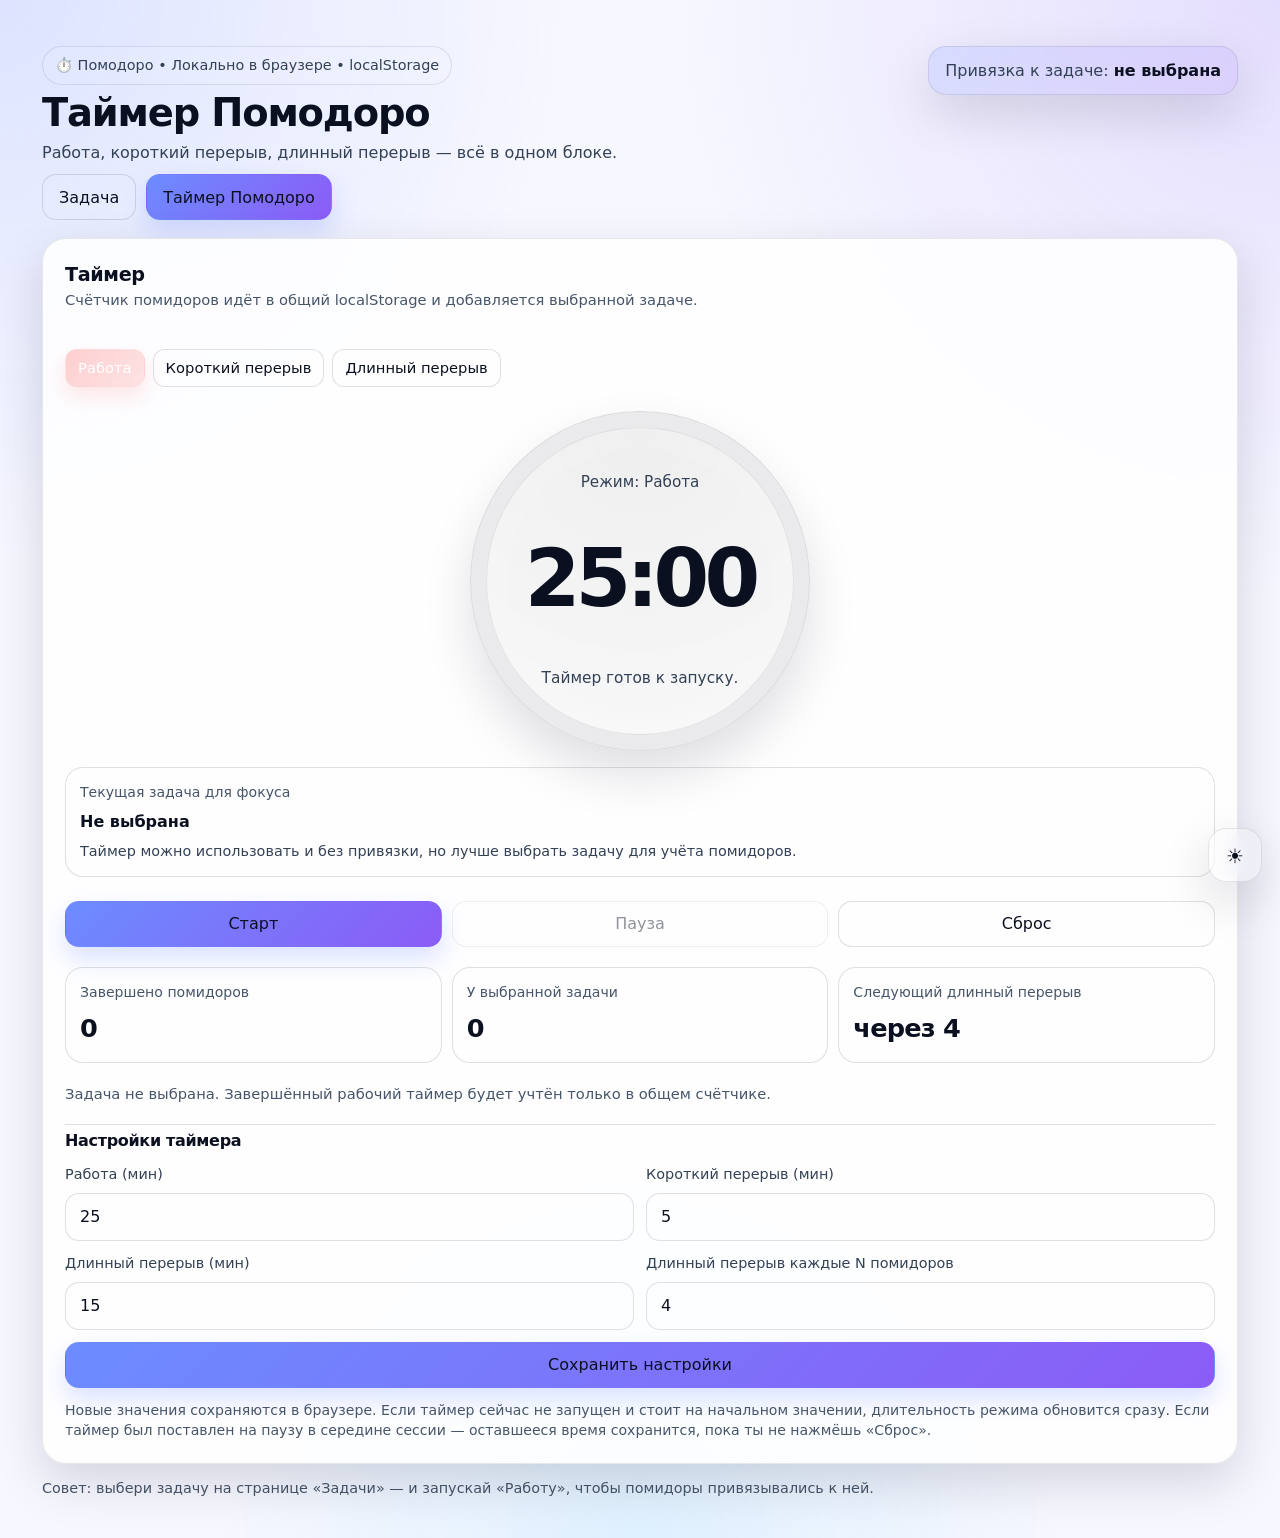
==== pomodoro.html @ 9f210ca5 "Add files via upload" ====
<!DOCTYPE html>
<html lang="ru">
  <head>
    <meta charset="UTF-8" />
    <meta name="viewport" content="width=device-width, initial-scale=1.0, viewport-fit=cover" />
    <title>Таймер Помодоро</title>
    <link rel="stylesheet" href="./styles.css" />
  </head>
  <body>
    <div class="app-shell">
      <header class="app-header">
        <div class="app-title-wrap">
          <div class="eyebrow">⏱️ Помодоро • Локально в браузере • localStorage</div>
          <h1 class="app-title">Таймер Помодоро</h1>
          <p class="app-subtitle">Работа, короткий перерыв, длинный перерыв — всё в одном блоке.</p>
        </div>

        <div class="header-badge">
          Привязка к задаче: <strong id="header-selected-task">не выбрана</strong>
        </div>
      </header>

      <nav class="app-menu" aria-label="Меню">
        <a class="btn btn-ghost" href="./tasks.html">Задача</a>
        <a class="btn btn-primary" href="./pomodoro.html" aria-current="page">Таймер Помодоро</a>
      </nav>

      <main class="app-grid app-grid--single">
        <section class="card timer-card" aria-labelledby="timer-title">
          <div class="card-inner">
            <div class="section-head">
              <div>
                <h2 id="timer-title">Таймер</h2>
                <p>Счётчик помидоров идёт в общий localStorage и добавляется выбранной задаче.</p>
              </div>
            </div>

            <div class="mode-tabs" role="tablist" aria-label="Режимы таймера">
              <button class="btn btn-sm mode-btn" type="button" data-mode="work">Работа</button>
              <button class="btn btn-sm mode-btn" type="button" data-mode="shortBreak">Короткий перерыв</button>
              <button class="btn btn-sm mode-btn" type="button" data-mode="longBreak">Длинный перерыв</button>
            </div>

            <div class="timer-center">
              <div id="timer-ring" class="timer-ring" data-mode="work" style="--progress: 0">
                <div class="timer-core">
                  <div class="timer-mode-label" id="timer-mode-label">Режим: Работа</div>
                  <div class="timer-display" id="timer-display">25:00</div>
                  <div class="timer-status" id="timer-status">Таймер готов к запуску.</div>
                </div>
              </div>

              <div class="focus-box">
                <div class="focus-title">Текущая задача для фокуса</div>
                <div class="focus-task-name" id="focus-task-name">Не выбрана</div>
                <div class="focus-meta" id="focus-task-meta">
                  Таймер можно использовать и без привязки, но лучше выбрать задачу для учёта помидоров.
                </div>
              </div>
            </div>

            <div class="timer-controls">
              <button id="start-btn" class="btn btn-primary" type="button">Старт</button>
              <button id="pause-btn" class="btn btn-ghost" type="button">Пауза</button>
              <button id="reset-btn" class="btn btn-ghost" type="button">Сброс</button>
            </div>

            <div class="stats-grid timer-stats">
              <article class="stat-card">
                <div class="stat-label">Завершено помидоров</div>
                <div class="stat-value" id="pomodoro-total">0</div>
              </article>

              <article class="stat-card">
                <div class="stat-label">У выбранной задачи</div>
                <div class="stat-value" id="pomodoro-selected-task">0</div>
              </article>

              <article class="stat-card">
                <div class="stat-label">Следующий длинный перерыв</div>
                <div class="stat-value" id="long-break-counter">через 4</div>
              </article>
            </div>

            <p class="timer-note" id="timer-note">
              После завершения таймера приложение покажет визуальный сигнал и подаст звуковой сигнал.
            </p>

            <div class="settings-wrap">
              <h3 class="settings-title">Настройки таймера</h3>

              <form id="settings-form" class="settings-form" autocomplete="off">
                <div class="settings-grid">
                  <div class="field">
                    <label for="work-duration">Работа (мин)</label>
                    <input id="work-duration" class="number-input" type="number" min="1" max="180" step="1" />
                  </div>

                  <div class="field">
                    <label for="short-break-duration">Короткий перерыв (мин)</label>
                    <input
                      id="short-break-duration"
                      class="number-input"
                      type="number"
                      min="1"
                      max="60"
                      step="1"
                    />
                  </div>

                  <div class="field">
                    <label for="long-break-duration">Длинный перерыв (мин)</label>
                    <input
                      id="long-break-duration"
                      class="number-input"
                      type="number"
                      min="1"
                      max="120"
                      step="1"
                    />
                  </div>

                  <div class="field">
                    <label for="long-break-interval">Длинный перерыв каждые N помидоров</label>
                    <input
                      id="long-break-interval"
                      class="number-input"
                      type="number"
                      min="1"
                      max="12"
                      step="1"
                    />
                  </div>
                </div>

                <button type="submit" class="btn btn-primary">Сохранить настройки</button>
              </form>

              <p class="settings-hint">
                Новые значения сохраняются в браузере. Если таймер сейчас не запущен и стоит на начальном значении,
                длительность режима обновится сразу. Если таймер был поставлен на паузу в середине сессии — оставшееся
                время сохранится, пока ты не нажмёшь «Сброс».
              </p>
            </div>
          </div>
        </section>
      </main>

      <footer class="app-footer">
        Совет: выбери задачу на странице «Задачи» — и запускай «Работу», чтобы помидоры привязывались к ней.
      </footer>
    </div>

    <button
      id="theme-toggle"
      class="theme-toggle"
      type="button"
      aria-label="Переключить тему"
      aria-pressed="false"
      title="Переключить тему"
    >
      <span id="theme-toggle-icon" class="theme-toggle-icon" aria-hidden="true">🌙</span>
    </button>

    <div id="toast" class="toast" role="status" aria-live="polite"></div>

    <script src="./pomodoro.js"></script>
  </body>
</html>
---- styles.css ----
:root {
  --bg: #0b1020;
  --bg-soft: #121a31;
  --card: rgba(18, 26, 49, 0.82);
  --card-border: rgba(255, 255, 255, 0.08);
  --text: #f3f6ff;
  --text-soft: #b7c2e2;
  --text-muted: #8d97b8;
  --line: rgba(255, 255, 255, 0.08);

  --accent: #6c8cff;
  --accent-2: #8b5cf6;
  --accent-work: #ff6b6b;
  --accent-short: #4ade80;
  --accent-long: #38bdf8;

  --success: #4ade80;
  --warning: #f59e0b;
  --danger: #fb7185;

  --shadow: 0 18px 50px rgba(0, 0, 0, 0.28);
  --radius-xl: 24px;
  --radius-lg: 18px;
  --radius-md: 14px;
  --radius-sm: 10px;
  --container: 1240px;
  --transition: 0.22s ease;

  /* Theme tuning for ring + toast */
  --ring-center: rgba(255, 255, 255, 0.05);
  --ring-outer: rgba(255, 255, 255, 0.08);
  --ring-border: rgba(255, 255, 255, 0.06);
  --ring-shadow: rgba(0, 0, 0, 0.25);

  --timer-core-radial-1: rgba(255, 255, 255, 0.08);
  --timer-core-radial-2: rgba(255, 255, 255, 0.02);
  --timer-core-bg: rgba(10, 14, 28, 0.9);
  --timer-core-border: rgba(255, 255, 255, 0.06);

  --toast-bg: rgba(10, 14, 28, 0.94);
  --toast-border: rgba(255, 255, 255, 0.08);
  --toast-text: #ffffff;
}

html[data-theme="light"] {
  --bg: #f6f7ff;
  --bg-soft: #ffffff;
  --card: rgba(255, 255, 255, 0.86);
  --card-border: rgba(2, 6, 23, 0.09);
  --text: #0b1020;
  --text-soft: #334155;
  --text-muted: #475569;
  --line: rgba(2, 6, 23, 0.12);

  --shadow: 0 18px 50px rgba(2, 6, 23, 0.14);

  --ring-center: rgba(2, 6, 23, 0.05);
  --ring-outer: rgba(2, 6, 23, 0.08);
  --ring-border: rgba(2, 6, 23, 0.07);
  --ring-shadow: rgba(2, 6, 23, 0.12);

  --timer-core-radial-1: rgba(2, 6, 23, 0.06);
  --timer-core-radial-2: rgba(2, 6, 23, 0.02);
  --timer-core-bg: rgba(255, 255, 255, 0.94);
  --timer-core-border: rgba(2, 6, 23, 0.08);

  --toast-bg: rgba(255, 255, 255, 0.94);
  --toast-border: rgba(2, 6, 23, 0.10);
  --toast-text: #0b1020;
}

* {
  box-sizing: border-box;
}

html,
body {
  margin: 0;
  padding: 0;
  min-height: 100%;
  background:
    radial-gradient(circle at top left, rgba(108, 140, 255, 0.18), transparent 28%),
    radial-gradient(circle at top right, rgba(139, 92, 246, 0.16), transparent 30%),
    radial-gradient(circle at bottom center, rgba(56, 189, 248, 0.12), transparent 25%),
    var(--bg);
  color: var(--text);
  font-family:
    Inter,
    system-ui,
    -apple-system,
    BlinkMacSystemFont,
    "Segoe UI",
    Roboto,
    Arial,
    sans-serif;
  line-height: 1.45;
  overflow-x: hidden;
}

body.flash-finish {
  animation: flashFinish 1.2s ease;
}

@keyframes flashFinish {
  0% {
    background-color: rgba(255, 255, 255, 0);
  }
  25% {
    background-color: rgba(255, 255, 255, 0.05);
  }
  50% {
    background-color: rgba(255, 255, 255, 0);
  }
  75% {
    background-color: rgba(255, 255, 255, 0.05);
  }
  100% {
    background-color: rgba(255, 255, 255, 0);
  }
}

button,
input {
  font: inherit;
}

button {
  border: 0;
  cursor: pointer;
}

input {
  outline: none;
}

a {
  color: inherit;
}

.app-shell {
  width: min(var(--container), calc(100% - 24px));
  margin: 0 auto;
  padding: 24px 0 40px;
}

/* Header */
.app-header {
  display: flex;
  align-items: flex-start;
  justify-content: space-between;
  gap: 16px;
  margin-bottom: 10px;
  padding: 22px 22px 0;
}

.app-title-wrap {
  display: grid;
  gap: 8px;
}

.eyebrow {
  display: inline-flex;
  align-items: center;
  gap: 8px;
  width: fit-content;
  padding: 8px 12px;
  border-radius: 999px;
  border: 1px solid var(--card-border);
  background: rgba(255, 255, 255, 0.05);
  color: var(--text-soft);
  font-size: 0.9rem;
  backdrop-filter: blur(10px);
}

.app-title {
  margin: 0;
  font-size: clamp(1.8rem, 3vw, 2.8rem);
  line-height: 1.05;
  letter-spacing: -0.03em;
}

.app-subtitle {
  margin: 0;
  color: var(--text-soft);
  max-width: 780px;
  font-size: 1rem;
}

.header-badge {
  padding: 12px 16px;
  border-radius: var(--radius-lg);
  background: linear-gradient(135deg, rgba(108, 140, 255, 0.18), rgba(139, 92, 246, 0.12));
  border: 1px solid var(--card-border);
  color: var(--text-soft);
  white-space: nowrap;
  box-shadow: var(--shadow);
  backdrop-filter: blur(12px);
}

.header-badge strong {
  color: var(--text);
}

/* Menu */
.app-menu {
  display: flex;
  flex-wrap: wrap;
  gap: 10px;
  padding: 0 22px 18px;
}

/* Main grid */
.app-grid {
  display: grid;
  grid-template-columns: 1.15fr 0.95fr;
  gap: 20px;
  align-items: start;
  padding: 0 22px;
}

.app-grid.app-grid--single {
  grid-template-columns: 1fr;
}

.card {
  background: var(--card);
  border: 1px solid var(--card-border);
  border-radius: var(--radius-xl);
  box-shadow: var(--shadow);
  backdrop-filter: blur(18px);
  overflow: hidden;
}

.card-inner {
  padding: 22px;
}

.section-head {
  display: flex;
  align-items: center;
  justify-content: space-between;
  gap: 12px;
  margin-bottom: 18px;
}

.section-head h2 {
  margin: 0;
  font-size: 1.2rem;
  letter-spacing: -0.02em;
}

.section-head p {
  margin: 0;
  color: var(--text-muted);
  font-size: 0.92rem;
}

/* Buttons */
.btn {
  display: inline-flex;
  align-items: center;
  justify-content: center;
  gap: 8px;
  min-height: 46px;
  padding: 0 16px;
  border-radius: var(--radius-md);
  color: var(--text);
  background: rgba(255, 255, 255, 0.06);
  border: 1px solid var(--line);
  transition:
    transform var(--transition),
    background var(--transition),
    border-color var(--transition),
    opacity var(--transition);
  user-select: none;
  text-decoration: none;
}

.btn:hover {
  transform: translateY(-1px);
  background: rgba(255, 255, 255, 0.1);
}

.btn:active {
  transform: translateY(0);
}

.btn:disabled {
  opacity: 0.45;
  cursor: not-allowed;
  transform: none;
}

.btn-primary {
  background: linear-gradient(135deg, var(--accent), var(--accent-2));
  border-color: transparent;
  box-shadow: 0 12px 24px rgba(108, 140, 255, 0.24);
}

.btn-primary:hover {
  background: linear-gradient(135deg, #7a98ff, #9970ff);
}

.btn-success {
  background: linear-gradient(135deg, rgba(74, 222, 128, 0.24), rgba(74, 222, 128, 0.1));
  border-color: rgba(74, 222, 128, 0.32);
}

.btn-danger {
  background: linear-gradient(135deg, rgba(251, 113, 133, 0.22), rgba(251, 113, 133, 0.08));
  border-color: rgba(251, 113, 133, 0.28);
}

.btn-ghost {
  background: rgba(255, 255, 255, 0.04);
}

.btn-sm {
  min-height: 38px;
  padding: 0 12px;
  border-radius: 12px;
  font-size: 0.92rem;
}

/* Inputs */
.input,
.number-input {
  width: 100%;
  min-height: 48px;
  padding: 0 14px;
  border-radius: var(--radius-md);
  border: 1px solid var(--line);
  background: rgba(255, 255, 255, 0.05);
  color: var(--text);
  transition:
    border-color var(--transition),
    background var(--transition),
    transform var(--transition);
}

.input::placeholder {
  color: var(--text-muted);
}

.input:focus,
.number-input:focus {
  border-color: rgba(108, 140, 255, 0.75);
  background: rgba(255, 255, 255, 0.08);
  transform: translateY(-1px);
}

.task-form {
  display: grid;
  grid-template-columns: 1fr auto;
  gap: 10px;
  margin-bottom: 18px;
}

/* Tasks filters + stats */
.filters {
  display: flex;
  flex-wrap: wrap;
  gap: 8px;
  margin-bottom: 16px;
}

.filter-btn.is-active {
  background: rgba(108, 140, 255, 0.18);
  border-color: rgba(108, 140, 255, 0.45);
  color: #ffffff;
}

.stats-grid {
  display: grid;
  grid-template-columns: repeat(3, minmax(0, 1fr));
  gap: 10px;
  margin-bottom: 18px;
}

.stat-card {
  padding: 14px;
  border-radius: var(--radius-lg);
  background: rgba(255, 255, 255, 0.04);
  border: 1px solid var(--line);
  min-height: 92px;
  display: grid;
  align-content: space-between;
  gap: 8px;
}

.stat-label {
  color: var(--text-muted);
  font-size: 0.88rem;
}

.stat-value {
  font-size: clamp(1.3rem, 2vw, 1.8rem);
  font-weight: 700;
  letter-spacing: -0.03em;
}

/* Task list */
.task-list {
  list-style: none;
  margin: 0;
  padding: 0;
  display: grid;
  gap: 12px;
}

.task-item {
  display: grid;
  grid-template-columns: auto 1fr auto;
  gap: 12px;
  align-items: flex-start;
  padding: 14px;
  border-radius: var(--radius-lg);
  background: rgba(255, 255, 255, 0.04);
  border: 1px solid var(--line);
  transition:
    border-color var(--transition),
    transform var(--transition),
    background var(--transition);
}

.task-item:hover {
  transform: translateY(-1px);
  border-color: rgba(255, 255, 255, 0.14);
  background: rgba(255, 255, 255, 0.055);
}

.task-item.is-selected {
  border-color: rgba(108, 140, 255, 0.58);
  box-shadow: inset 0 0 0 1px rgba(108, 140, 255, 0.18);
  background: linear-gradient(135deg, rgba(108, 140, 255, 0.11), rgba(255, 255, 255, 0.04));
}

.task-item.is-completed .task-title {
  text-decoration: line-through;
  opacity: 0.68;
}

.task-item.is-completed .task-meta {
  color: var(--text-muted);
}

.task-checkbox {
  width: 22px;
  height: 22px;
  margin-top: 3px;
  accent-color: var(--success);
  cursor: pointer;
}

.task-content {
  display: grid;
  gap: 8px;
  min-width: 0;
}

.task-title-button {
  display: grid;
  gap: 6px;
  padding: 0;
  border: 0;
  background: transparent;
  color: inherit;
  text-align: left;
  cursor: pointer;
}

.task-title {
  font-size: 1rem;
  font-weight: 600;
  word-break: break-word;
  letter-spacing: -0.01em;
}

.task-meta {
  display: flex;
  flex-wrap: wrap;
  gap: 8px;
  color: var(--text-soft);
  font-size: 0.88rem;
}

.task-pill {
  display: inline-flex;
  align-items: center;
  gap: 6px;
  width: fit-content;
  padding: 7px 10px;
  border-radius: 999px;
  background: rgba(255, 255, 255, 0.06);
  border: 1px solid var(--line);
  color: var(--text-soft);
}

.task-pill.focus {
  background: rgba(108, 140, 255, 0.16);
  border-color: rgba(108, 140, 255, 0.34);
  color: #ffffff;
}

.task-actions {
  display: flex;
  flex-wrap: wrap;
  justify-content: flex-end;
  gap: 8px;
}

.task-edit-wrap {
  display: grid;
  gap: 10px;
}

.task-edit-actions {
  display: flex;
  flex-wrap: wrap;
  gap: 8px;
}

.empty-state {
  padding: 24px 16px;
  border: 1px dashed var(--line);
  border-radius: var(--radius-lg);
  text-align: center;
  color: var(--text-soft);
  background: rgba(255, 255, 255, 0.03);
}

/* Pomodoro */
.timer-card .card-inner {
  display: grid;
  gap: 20px;
}

.mode-tabs {
  display: flex;
  flex-wrap: wrap;
  gap: 8px;
}

.mode-btn.is-active {
  color: #ffffff;
  border-color: transparent;
}

.mode-btn[data-mode="work"].is-active {
  background: linear-gradient(135deg, rgba(255, 107, 107, 0.32), rgba(255, 107, 107, 0.18));
  box-shadow: 0 10px 20px rgba(255, 107, 107, 0.16);
}

.mode-btn[data-mode="shortBreak"].is-active {
  background: linear-gradient(135deg, rgba(74, 222, 128, 0.3), rgba(74, 222, 128, 0.16));
  box-shadow: 0 10px 20px rgba(74, 222, 128, 0.14);
}

.mode-btn[data-mode="longBreak"].is-active {
  background: linear-gradient(135deg, rgba(56, 189, 248, 0.3), rgba(56, 189, 248, 0.16));
  box-shadow: 0 10px 20px rgba(56, 189, 248, 0.14);
}

.timer-center {
  display: grid;
  place-items: center;
  gap: 16px;
  padding: 4px 0;
}

.timer-ring {
  --progress: 0;
  --ring-accent: var(--accent);
  width: min(100%, 340px);
  aspect-ratio: 1;
  border-radius: 50%;
  display: grid;
  place-items: center;
  padding: 16px;
  background:
    radial-gradient(circle at center, var(--ring-center) 0 55%, transparent 55%),
    conic-gradient(var(--ring-accent) calc(var(--progress) * 1%), var(--ring-outer) 0);
  box-shadow:
    inset 0 0 0 1px var(--ring-border),
    0 25px 50px var(--ring-shadow);
  transition: background 0.25s ease;
}

.timer-ring[data-mode="work"] {
  --ring-accent: var(--accent-work);
}

.timer-ring[data-mode="shortBreak"] {
  --ring-accent: var(--accent-short);
}

.timer-ring[data-mode="longBreak"] {
  --ring-accent: var(--accent-long);
}

.timer-core {
  width: 100%;
  height: 100%;
  border-radius: 50%;
  display: grid;
  place-items: center;
  text-align: center;
  padding: 24px;
  background:
    radial-gradient(circle at top, var(--timer-core-radial-1), var(--timer-core-radial-2)),
    var(--timer-core-bg);
  border: 1px solid var(--timer-core-border);
}

.timer-mode-label {
  color: var(--text-soft);
  font-size: 0.95rem;
  margin-bottom: 8px;
}

.timer-display {
  font-size: clamp(3rem, 8vw, 5rem);
  font-weight: 800;
  line-height: 1;
  letter-spacing: -0.06em;
  margin: 0;
}

.timer-status {
  margin-top: 10px;
  color: var(--text-soft);
  font-size: 0.96rem;
  min-height: 1.5em;
}

.focus-box {
  width: 100%;
  padding: 14px;
  border-radius: var(--radius-lg);
  background: rgba(255, 255, 255, 0.04);
  border: 1px solid var(--line);
  display: grid;
  gap: 8px;
}

.focus-title {
  font-size: 0.88rem;
  color: var(--text-muted);
}

.focus-task-name {
  font-weight: 600;
  word-break: break-word;
}

.focus-meta {
  color: var(--text-soft);
  font-size: 0.9rem;
}

.timer-controls {
  display: grid;
  grid-template-columns: repeat(3, minmax(0, 1fr));
  gap: 10px;
}

.timer-note {
  margin: 0;
  color: var(--text-muted);
  font-size: 0.92rem;
}

.timer-stats {
  margin-bottom: 0;
}

/* Settings */
.settings-wrap {
  padding-top: 4px;
  border-top: 1px solid var(--line);
}

.settings-title {
  margin: 0 0 12px;
  font-size: 1rem;
  letter-spacing: -0.02em;
}

.settings-form {
  display: grid;
  gap: 12px;
}

.settings-grid {
  display: grid;
  grid-template-columns: repeat(2, minmax(0, 1fr));
  gap: 12px;
}

.field {
  display: grid;
  gap: 8px;
}

.field label {
  color: var(--text-soft);
  font-size: 0.9rem;
}

.settings-hint {
  margin: 12px 0 0;
  color: var(--text-muted);
  font-size: 0.88rem;
}

/* Toast */
.toast {
  position: fixed;
  left: 50%;
  bottom: 20px;
  transform: translateX(-50%) translateY(16px);
  width: min(680px, calc(100% - 24px));
  padding: 14px 16px;
  border-radius: 16px;
  background: var(--toast-bg);
  border: 1px solid var(--toast-border);
  color: var(--toast-text);
  box-shadow: var(--shadow);
  opacity: 0;
  pointer-events: none;
  transition:
    opacity 0.25s ease,
    transform 0.25s ease;
  z-index: 9999;
  text-align: center;
  backdrop-filter: blur(16px);
}

.toast.show {
  opacity: 1;
  transform: translateX(-50%) translateY(0);
}

/* Theme toggle */
.theme-toggle {
  position: fixed;
  right: 18px;
  bottom: 18px;
  z-index: 10000;
  width: 54px;
  height: 54px;
  border-radius: 18px;
  display: inline-flex;
  align-items: center;
  justify-content: center;
  background: rgba(255, 255, 255, 0.06);
  border: 1px solid var(--card-border);
  box-shadow: var(--shadow);
  color: var(--text);
  backdrop-filter: blur(12px);
  transition: transform var(--transition), background var(--transition), border-color var(--transition);
}

.theme-toggle:hover {
  transform: translateY(-2px);
  background: rgba(255, 255, 255, 0.1);
  border-color: rgba(108, 140, 255, 0.45);
}

.theme-toggle:active {
  transform: translateY(0);
}

.theme-toggle:focus-visible {
  outline: 2px solid rgba(108, 140, 255, 0.75);
  outline-offset: 2px;
}

.theme-toggle-icon {
  font-size: 20px;
  line-height: 1;
  transform: translateY(1px);
  user-select: none;
}

/* Footer */
.app-footer {
  margin-top: 14px;
  padding: 0 22px;
  color: var(--text-muted);
  font-size: 0.9rem;
}

/* Responsive */
@media (max-width: 980px) {
  .app-grid {
    grid-template-columns: 1fr;
  }
  .header-badge {
    white-space: normal;
  }
}

@media (max-width: 720px) {
  .app-shell {
    width: min(100% - 16px, var(--container));
    padding: 16px 0 28px;
  }

  .app-header,
  .app-grid,
  .app-footer {
    padding-left: 10px;
    padding-right: 10px;
  }

  .app-menu {
    padding-left: 10px;
    padding-right: 10px;
  }

  .app-header {
    flex-direction: column;
    align-items: stretch;
  }

  .card-inner {
    padding: 16px;
  }

  .task-form {
    grid-template-columns: 1fr;
  }

  .stats-grid,
  .settings-grid,
  .timer-controls {
    grid-template-columns: 1fr;
  }

  .task-item {
    grid-template-columns: auto 1fr;
  }

  .task-actions {
    grid-column: 1 / -1;
    justify-content: flex-start;
  }

  .timer-ring {
    width: min(100%, 290px);
  }
}
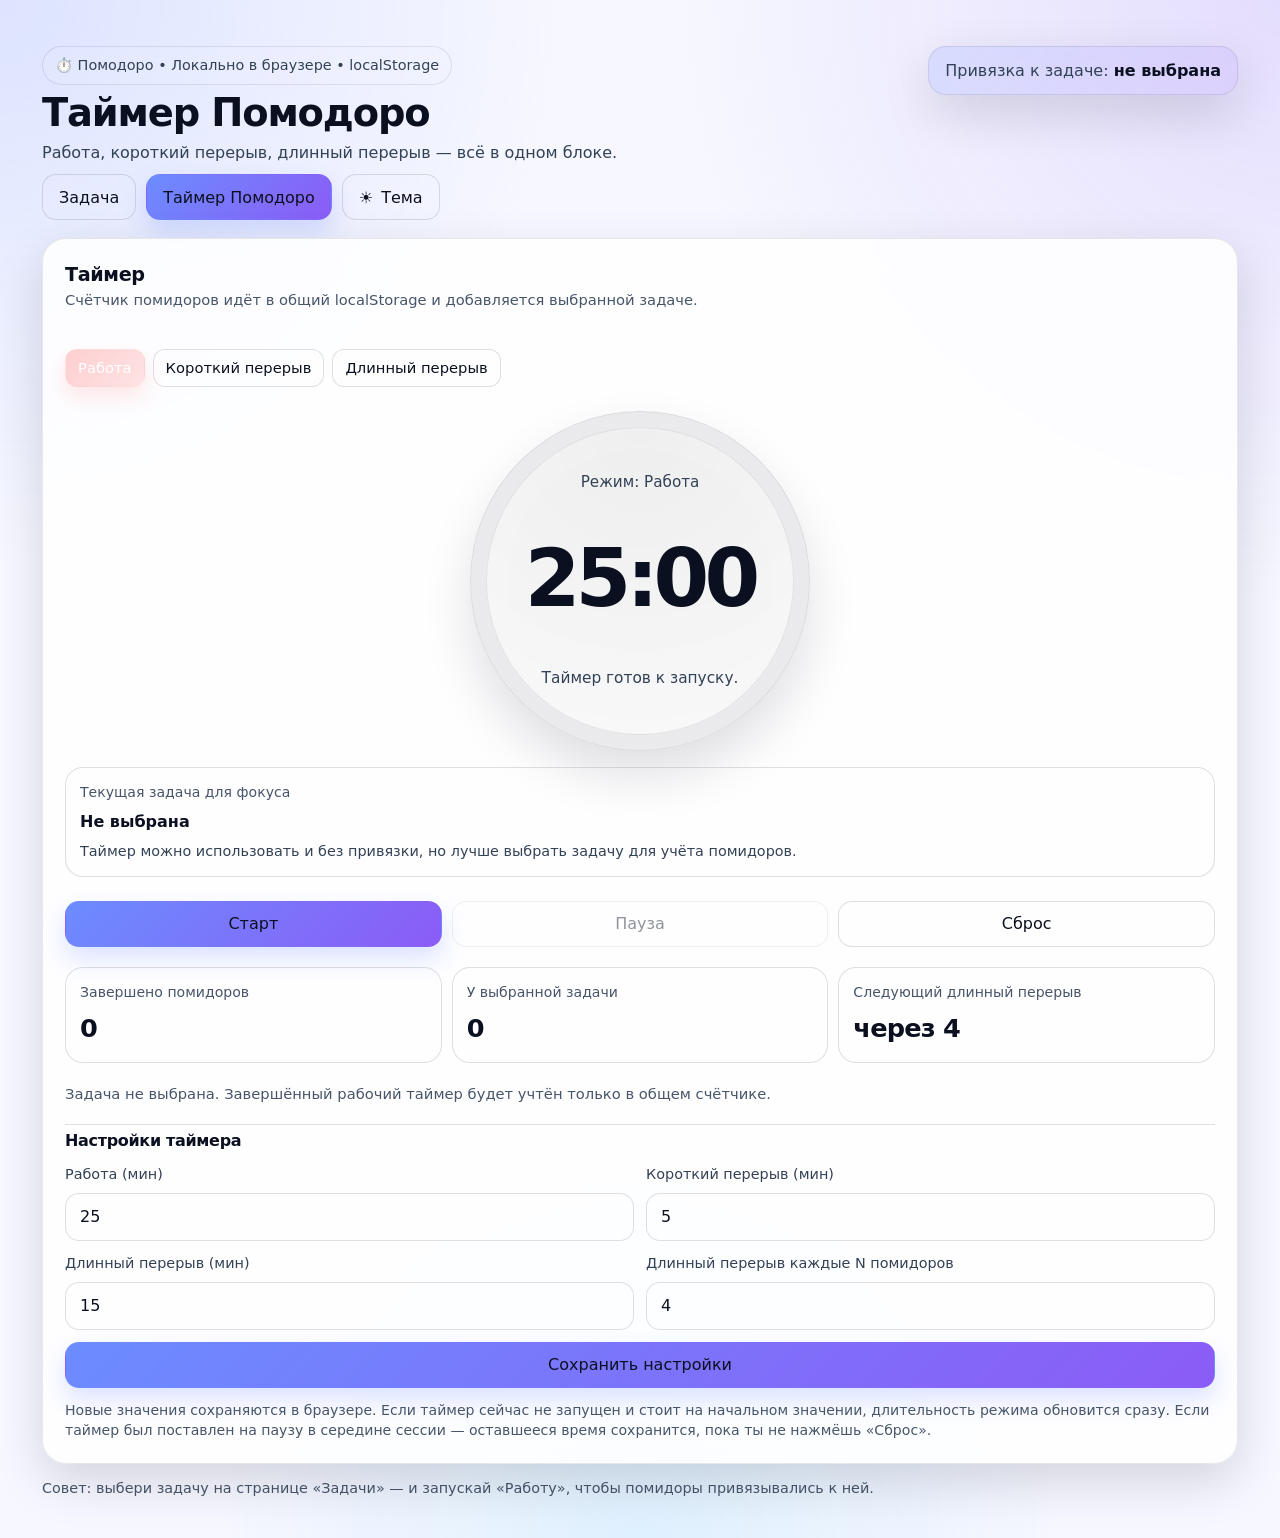
==== commit 826b7926: "Update pomodoro.html Добавил в меню переключение темы: светлую и темную." ====
--- a/pomodoro.html
+++ b/pomodoro.html
@@ -23,6 +23,17 @@
       <nav class="app-menu" aria-label="Меню">
         <a class="btn btn-ghost" href="./tasks.html">Задача</a>
         <a class="btn btn-primary" href="./pomodoro.html" aria-current="page">Таймер Помодоро</a>
+        <button
+          id="theme-toggle"
+          class="btn btn-ghost"
+          type="button"
+          aria-label="Переключить тему"
+          aria-pressed="false"
+          title="Переключить тему"
+        >
+          <span id="theme-toggle-icon" aria-hidden="true">🌙</span>
+          Тема
+        </button>
       </nav>
 
       <main class="app-grid app-grid--single">
@@ -151,20 +162,8 @@
       </footer>
     </div>
 
-    <button
-      id="theme-toggle"
-      class="theme-toggle"
-      type="button"
-      aria-label="Переключить тему"
-      aria-pressed="false"
-      title="Переключить тему"
-    >
-      <span id="theme-toggle-icon" class="theme-toggle-icon" aria-hidden="true">🌙</span>
-    </button>
-
     <div id="toast" class="toast" role="status" aria-live="polite"></div>
 
     <script src="./pomodoro.js"></script>
   </body>
 </html>
-
